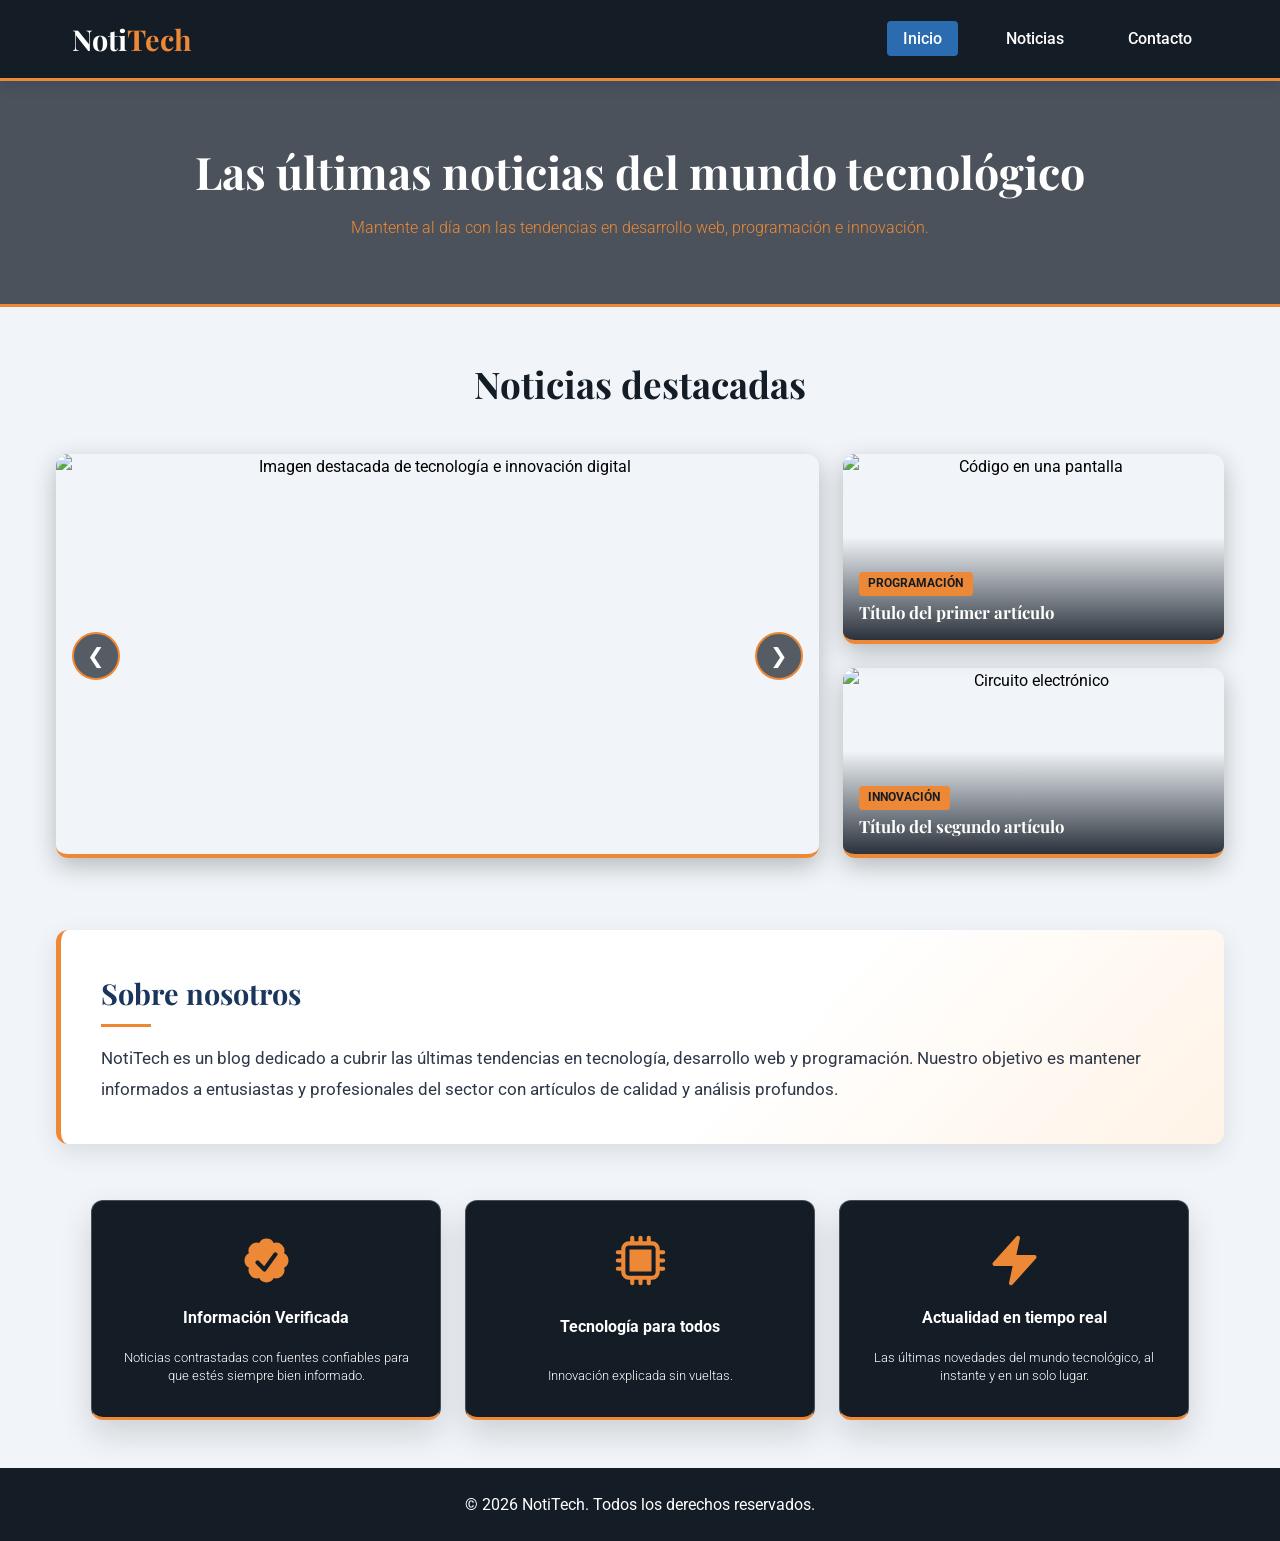
==== index.html @ b2962a0f "Nueva sección: Características + clases css + paleta de colores definida en variables" ====
<!DOCTYPE html>
<html lang="es">

<head>
  <meta charset="UTF-8">
  <meta name="viewport" content="width=device-width, initial-scale=1.0">
  <title>NotiTech - Inicio</title>
  <meta name="description" content="Blog de noticias sobre tecnología, programación y desarrollo web">
  <link rel="preconnect" href="https://fonts.googleapis.com">
  <link rel="preconnect" href="https://fonts.gstatic.com" crossorigin>
  <link
    href="https://fonts.googleapis.com/css2?family=Roboto:wght@300;400;500;700&family=Playfair+Display:wght@600;700&display=swap"
    rel="stylesheet">
  <link rel="stylesheet" href="css/styles.css">
</head>

<body>
  <header class="encabezado-sitio">
    <nav class="barra-navegacion" aria-label="Navegación principal">
      <a href="index.html" class="logo-navegacion">Noti<span>Tech</span></a>
      <ul class="menu-navegacion">
        <li><a href="index.html" class="enlace-navegacion activa" aria-current="page">Inicio</a></li>
        <li><a href="noticias.html" class="enlace-navegacion">Noticias</a></li>
        <li><a href="contacto.html" class="enlace-navegacion">Contacto</a></li>
      </ul>
    </nav>
  </header>

  <section class="portada">
    <h1 class="titulo-portada">Las últimas noticias del mundo tecnológico</h1>
    <p class="subtitulo-portada">Mantente al día con las tendencias en desarrollo web, programación e innovación.</p>
  </section>

  <main>

    <section class="seccion-carrusel" aria-label="Carrusel de imágenes destacadas">
      <h2 class="titulo-carrusel">Noticias destacadas</h2>
      <div class="fila-destacados">
        <div class="contenedor-carrusel">
          <button class="boton-carrusel boton-carrusel-anterior" id="btnAnterior"
            aria-label="Imagen anterior">&#10094;</button>
          <div class="visor-carrusel" aria-live="polite">
            <img id="imagenCarrusel" src="https://picsum.photos/800/400?random=1" width="800" height="400"
              alt="Imagen destacada de tecnología 1">
          </div>
          <button class="boton-carrusel boton-carrusel-siguiente" id="btnSiguiente"
            aria-label="Imagen siguiente">&#10095;</button>
        </div>
        <aside class="columna-lateral" aria-label="Artículos recomendados">
          <article class="articulo-lateral">
            <img src="https://picsum.photos/400/250?random=3" width="400" height="250" alt="Código en una pantalla">
            <div class="texto-articulo-lateral">
              <span class="categoria-articulo">Programación</span>
              <h3 class="titulo-articulo-lateral"><a href="noticias.html">Título del primer artículo</a></h3>
            </div>
          </article>

          <article class="articulo-lateral">
            <img src="https://picsum.photos/400/250?random=4" width="400" height="250" alt="Circuito electrónico">
            <div class="texto-articulo-lateral">
              <span class="categoria-articulo">Innovación</span>
              <h3 class="titulo-articulo-lateral"><a href="noticias.html">Título del segundo artículo</a></h3>
            </div>
          </article>
        </aside>
      </div>

    </section>

    <section class="seccion-sobre-nosotros">
      <h2 class="titulo-sobre-nosotros">Sobre nosotros</h2>
      <p class="descripcion-sobre-nosotros">NotiTech es un blog dedicado a cubrir las últimas tendencias en
        tecnología, desarrollo web y programación.
        Nuestro objetivo es mantener informados a entusiastas y profesionales del sector con artículos de calidad y
        análisis profundos.</p>
    </section>

    <section class="contenedor-caracteristicas">
      <div class="tarjeta-caracteristica">
        <svg xmlns="http://www.w3.org/2000/svg" viewBox="0 0 20 20" fill="currentColor" class="icono-caracteristica"
          width="55px" height="55px">
          <path fill-rule="evenodd"
            d="M16.403 12.652a3 3 0 0 0 0-5.304 3 3 0 0 0-3.75-3.751 3 3 0 0 0-5.305 0 3 3 0 0 0-3.751 3.75 3 3 0 0 0 0 5.305 3 3 0 0 0 3.75 3.751 3 3 0 0 0 5.305 0 3 3 0 0 0 3.751-3.75Zm-2.546-4.46a.75.75 0 0 0-1.214-.883l-3.483 4.79-1.88-1.88a.75.75 0 1 0-1.06 1.061l2.5 2.5a.75.75 0 0 0 1.137-.089l4-5.5Z"
            clip-rule="evenodd" />
        </svg>

        <h3 class="titulo-caracteristica">Información Verificada</h3>
        <p class="descripcion-caracteristica">
          Noticias contrastadas con fuentes confiables para que estés siempre bien informado.
        </p>
      </div>

      <div class="tarjeta-caracteristica">
        <svg xmlns="http://www.w3.org/2000/svg" viewBox="0 0 20 20" fill="currentColor" class="icono-caracteristica"
          width="55px" height="55px">
          <path d="M14 6H6v8h8V6Z" />
          <path fill-rule="evenodd"
            d="M9.25 3V1.75a.75.75 0 0 1 1.5 0V3h1.5V1.75a.75.75 0 0 1 1.5 0V3h.5A2.75 2.75 0 0 1 17 5.75v.5h1.25a.75.75 0 0 1 0 1.5H17v1.5h1.25a.75.75 0 0 1 0 1.5H17v1.5h1.25a.75.75 0 0 1 0 1.5H17v.5A2.75 2.75 0 0 1 14.25 17h-.5v1.25a.75.75 0 0 1-1.5 0V17h-1.5v1.25a.75.75 0 0 1-1.5 0V17h-1.5v1.25a.75.75 0 0 1-1.5 0V17h-.5A2.75 2.75 0 0 1 3 14.25v-.5H1.75a.75.75 0 0 1 0-1.5H3v-1.5H1.75a.75.75 0 0 1 0-1.5H3v-1.5H1.75a.75.75 0 0 1 0-1.5H3v-.5A2.75 2.75 0 0 1 5.75 3h.5V1.75a.75.75 0 0 1 1.5 0V3h1.5ZM4.5 5.75c0-.69.56-1.25 1.25-1.25h8.5c.69 0 1.25.56 1.25 1.25v8.5c0 .69-.56 1.25-1.25 1.25h-8.5c-.69 0-1.25-.56-1.25-1.25v-8.5Z"
            clip-rule="evenodd" />
        </svg>

        <h3 class="titulo-caracteristica">Tecnología para todos</h3>
        <p class="descripcion-caracteristica">
          Innovación explicada sin vueltas.
        </p>
      </div>

      <div class="tarjeta-caracteristica">

        <svg xmlns="http://www.w3.org/2000/svg" viewBox="0 0 20 20" fill="currentColor" class="icono-caracteristica"
          width="55px" height="55px">
          <path
            d="M11.983 1.907a.75.75 0 0 0-1.292-.657l-8.5 9.5A.75.75 0 0 0 2.75 12h6.572l-1.305 6.093a.75.75 0 0 0 1.292.657l8.5-9.5A.75.75 0 0 0 17.25 8h-6.572l1.305-6.093Z" />
        </svg>
        <h3 class="titulo-caracteristica">Actualidad en tiempo real</h3>
        <p class="descripcion-caracteristica">
          Las últimas novedades del mundo tecnológico, al instante y en un solo lugar.
        </p>
      </div>
    </section>

  </main>

  <footer class="pie-sitio">
    <p>&copy; 2026 NotiTech. Todos los derechos reservados.</p>
  </footer>

  <script src="js/carrusel.js"></script>
</body>

</html>
---- css/styles.css ----
:root {
  --color-fondo: #f1f5f9;
  --color-oscuro: #141c26;
  --color-acento: #ed8936;
  --color-enlace-activo: #2b6cb0;
  --color-texto: #2d3748;
  --color-blanco: #ffffff;
}

*,
*::before,
*::after {
  margin: 0;
  padding: 0;
  box-sizing: border-box;
}

body {
  font-family: "Roboto", Arial, sans-serif;
  background-color: var(--color-fondo);
  line-height: 1.6;
  min-height: 100vh;
  display: flex;
  flex-direction: column;
}

/* Menú de navegación */

.encabezado-sitio {
  background-color: #141c26;
  border-bottom: 3px solid #ed8936;
  box-shadow: 0 4px 12px rgba(26, 54, 93, 0.25);
  position: sticky;
  top: 0;
  z-index: 100;
}

.barra-navegacion {
  display: flex;
  justify-content: space-between;
  align-items: center;
  max-width: 1200px;
  margin: 0 auto;
  padding: 1rem 2rem;
}

.logo-navegacion {
  font-family: "Playfair Display", Georgia, serif;
  font-size: 1.8rem;
  font-weight: 700;
  color: var(--color-blanco);
  text-decoration: none;
}

.logo-navegacion span {
  color: var(--color-acento);
}

.menu-navegacion {
  display: flex;
  list-style: none;
  gap: 2rem;
}

.enlace-navegacion {
  color: var(--color-blanco);
  text-decoration: none;
  font-weight: 500;
  padding: 0.5rem 1rem;
  border-radius: 4px;
  transition: background-color 0.3s ease;
}

.enlace-navegacion:hover,
.enlace-navegacion.activa {
  background-color: var(--color-enlace-activo);
}

/* Pantalla de inicio */

main {
  flex: 1;
  max-width: 1200px;
  margin: 0 auto;
  padding: 1rem;
  width: 100%;
}

.portada {
  text-align: center;
  padding: 4rem 2rem;
  background-image:
    linear-gradient(rgba(20, 28, 38, 0.75), rgba(20, 28, 38, 0.75)),
    url("https://images.unsplash.com/photo-1520531158340-44015069e78e?q=80&w=1572&auto=format&fit=crop");
  background-size: cover;
  background-position: center bottom;
  border-bottom: 3px solid var(--color-acento);
}

.titulo-portada {
  font-family: "Playfair Display", Georgia, serif;
  font-size: 2.8rem;
  color: #fff;
  margin-bottom: 1rem;
  line-height: 1.2;
}

.subtitulo-portada {
  font-size: 1rem;
  font-weight: 300;
  color: var(--color-acento);
  max-width: 600px;
  margin: 0 auto;
}

/* Carrusel */

.titulo-carrusel {
  font-family: "Playfair Display", Georgia, serif;
  color: var(--color-oscuro);
  font-size: 2.3rem;
  margin-bottom: 40px;
}

.seccion-carrusel {
  padding: 2rem 0;
  text-align: center;
}

.contenedor-carrusel {
  position: relative;
  flex: 2;
  min-width: 0;
}

.visor-carrusel {
  position: relative;
  overflow: hidden;
  border-radius: 12px;
  border-bottom: 4px solid var(--color-acento);
  box-shadow: 0 8px 24px rgba(0, 0, 0, 0.25);
  width: 100%;
}

.visor-carrusel img {
  width: 100%;
  aspect-ratio: 2 / 1;
  object-fit: cover;
  display: block;
  transition: transform 0.5s ease;
}

.visor-carrusel:hover img {
  transform: scale(1.04);
}

.boton-carrusel {
  position: absolute;
  top: 50%;
  transform: translateY(-50%);
  z-index: 2;
  width: 48px;
  height: 48px;
  border-radius: 50%;
  border: 2px solid var(--color-acento);
  background-color: rgba(20, 28, 38, 0.7);
  color: var(--color-blanco);
  font-size: 1.3rem;
  cursor: pointer;
  display: flex;
  align-items: center;
  justify-content: center;
  transition:
    background-color 0.3s ease,
    transform 0.3s ease;
}

.boton-carrusel-anterior {
  left: 1rem;
}

.boton-carrusel-siguiente {
  right: 1rem;
}

.boton-carrusel:hover {
  background-color: var(--color-acento);
  transform: translateY(-50%) scale(1.1);
}

.boton-carrusel:focus-visible {
  outline: 3px solid var(--color-blanco);
  outline-offset: 2px;
}

/* Articulos destacados */

.fila-destacados {
  display: flex;
  gap: 1.5rem;
}

.columna-lateral {
  flex: 1;
  display: flex;
  flex-direction: column;
  gap: 1.5rem;
}

.articulo-lateral {
  position: relative;
  flex: 1;
  min-height: 160px;
  overflow: hidden;
  border-radius: 12px;
  border-bottom: 4px solid var(--color-acento);
  box-shadow: 0 8px 24px rgba(0, 0, 0, 0.25);
}

.articulo-lateral img {
  position: absolute;
  top: 0;
  left: 0;
  width: 100%;
  height: 100%;
  object-fit: cover;
  transition: transform 0.5s ease;
}

.articulo-lateral:hover img {
  transform: scale(1.06);
}

.texto-articulo-lateral {
  position: absolute;
  bottom: 0;
  left: 0;
  right: 0;
  padding: 2rem 1rem 1rem;
  background: linear-gradient(transparent, rgba(20, 28, 38, 0.9));
  text-align: left;
}

.categoria-articulo {
  display: inline-block;
  background-color: var(--color-acento);
  color: var(--color-oscuro);
  font-size: 0.75rem;
  font-weight: 700;
  text-transform: uppercase;
  padding: 0.15rem 0.6rem;
  border-radius: 4px;
  margin-bottom: 0.4rem;
}

.titulo-articulo-lateral {
  font-family: "Playfair Display", Georgia, serif;
  font-size: 1.05rem;
  line-height: 1.3;
}

.titulo-articulo-lateral a {
  color: var(--color-blanco);
  text-decoration: none;
  transition: color 0.3s ease;
}

.titulo-articulo-lateral a:hover {
  color: var(--color-acento);
}

.titulo-articulo-lateral a:focus-visible {
  outline: 3px solid var(--color-acento);
  outline-offset: 2px;
}

/* Sección sobre nosotros */

.titulo-sobre-nosotros {
  font-family: "Playfair Display", Georgia, serif;
  color: #1a365d;
  margin-bottom: 1rem;
  font-size: 1.8rem;
}

.titulo-sobre-nosotros::after {
  content: "";
  display: block;
  width: 50px;
  height: 3px;
  background-color: var(--color-acento);
  margin-top: 0.5rem;
}

.seccion-sobre-nosotros {
  background: linear-gradient(135deg, #ffffff 60%, #fff3e6 100%);
  padding: 2.5rem;
  border-radius: 12px;
  margin: 2.5rem 0 1.5rem;
  box-shadow: 0 8px 24px rgba(0, 0, 0, 0.1);
  border-left: 5px solid var(--color-acento);
  transition:
    transform 0.3s ease,
    box-shadow 0.3s ease;
}

.seccion-sobre-nosotros:hover {
  transform: translateY(-4px);
  box-shadow: 0 14px 32px rgba(0, 0, 0, 0.15);
}

.descripcion-sobre-nosotros {
  font-size: 1.05rem;
  line-height: 1.8;
  color: var(--color-texto);
}

/* Características */

.contenedor-caracteristicas {
  display: flex;
  justify-content: center;
  align-items: stretch;
  gap: 1.5rem;
  padding: 2rem;
}

.tarjeta-caracteristica {
  display: flex;
  flex-direction: column;
  align-items: center;
  justify-content: space-between;
  flex: 1;
  max-width: 350px;
  min-width: 0;
  min-height: 220px;
  padding: 2rem 1.25rem;
  border-radius: 12px;
  border: thin solid rgba(128, 128, 128, 0.498);
  background-color: var(--color-oscuro);
  border-bottom: 3px solid var(--color-acento);
  box-shadow: 0 14px 32px rgba(0, 0, 0, 0.15);
  transition: transform 0.5s ease;
}

.tarjeta-caracteristica:hover {
  transform: scale(1.03);
}

.icono-caracteristica {
  color: var(--color-acento);
}

.titulo-caracteristica {
  font-weight: bold;
  font-size: 1rem;
  text-align: center;
  margin-bottom: 2px;
  color: var(--color-blanco);
}

.descripcion-caracteristica {
  font-weight: 300;
  font-size: 0.8rem;
  line-height: 1.4;
  text-align: center;
  color: var(--color-blanco);
}

/* Footer */
.pie-sitio {
  background-color: var(--color-oscuro);
  color: var(--color-blanco);
  text-align: center;
  padding: 1.5rem;
  margin-top: auto;
}

/* Responsive */

/* Tablet */
@media (max-width: 900px) {
  .barra-navegacion {
    padding: 1rem 1.5rem;
  }

  .titulo-portada {
    font-size: 2.4rem;
  }

  /* Carrusel arriba, artículos abajo en dos columnas */
  .fila-destacados {
    flex-direction: column;
  }

  .contenedor-carrusel {
    flex: none;
  }

  .columna-lateral {
    flex: none;
    flex-direction: row;
  }

  .articulo-lateral {
    min-height: 200px;
  }

  /* Caracteristicas */

  .contenedor-caracteristicas {
    flex-direction: column;
    align-items: center;
    gap: 1.25rem;
    padding: 1.5rem 1rem;
  }

  .tarjeta-caracteristica {
    flex: none;
    width: 100%;
    max-width: 400px;
    min-height: 220px;
  }
}

/* Celular */
@media (max-width: 600px) {
  /* Navegación */
  .barra-navegacion {
    flex-direction: column;
    gap: 0.75rem;
    padding: 1rem;
  }

  .menu-navegacion {
    gap: 0.25rem;
    flex-wrap: wrap;
    justify-content: center;
  }

  .enlace-navegacion {
    padding: 0.4rem 0.6rem;
    font-size: 0.9rem;
  }

  /* Portada */
  .portada {
    padding: 3rem 1rem;
  }

  .titulo-portada {
    font-size: 1.9rem;
  }

  .subtitulo-portada {
    font-size: 0.95rem;
  }

  /* Contenido */
  main {
    padding: 0.75rem;
  }

  .titulo-carrusel {
    font-size: 1.7rem;
    margin-bottom: 1.5rem;
  }

  /* Carrusel */
  .boton-carrusel {
    width: 38px;
    height: 38px;
    font-size: 1rem;
  }

  .boton-carrusel-anterior {
    left: 0.5rem;
  }

  .boton-carrusel-siguiente {
    right: 0.5rem;
  }

  /* Artículos laterales apilados */
  .columna-lateral {
    flex-direction: column;
  }

  .articulo-lateral {
    min-height: 180px;
  }

  /* Sobre nosotros */
  .seccion-sobre-nosotros {
    padding: 1.5rem;
    margin: 2rem 0;
  }

  .titulo-sobre-nosotros {
    font-size: 1.5rem;
  }

  .descripcion-sobre-nosotros {
    font-size: 1rem;
    line-height: 1.7;
  }

  /* Caracteristicas */

  .contenedor-caracteristicas {
    padding: 1.5rem 0.75rem;
    gap: 1.25rem;
  }
}

/* Celulares muy chicos */
@media (max-width: 400px) {
  .logo-navegacion {
    font-size: 1.5rem;
  }

  .enlace-navegacion {
    padding: 0.4rem 0.6rem;
    font-size: 0.9rem;
  }

  .titulo-portada {
    font-size: 1.6rem;
  }

  .titulo-carrusel {
    font-size: 1.5rem;
  }
}
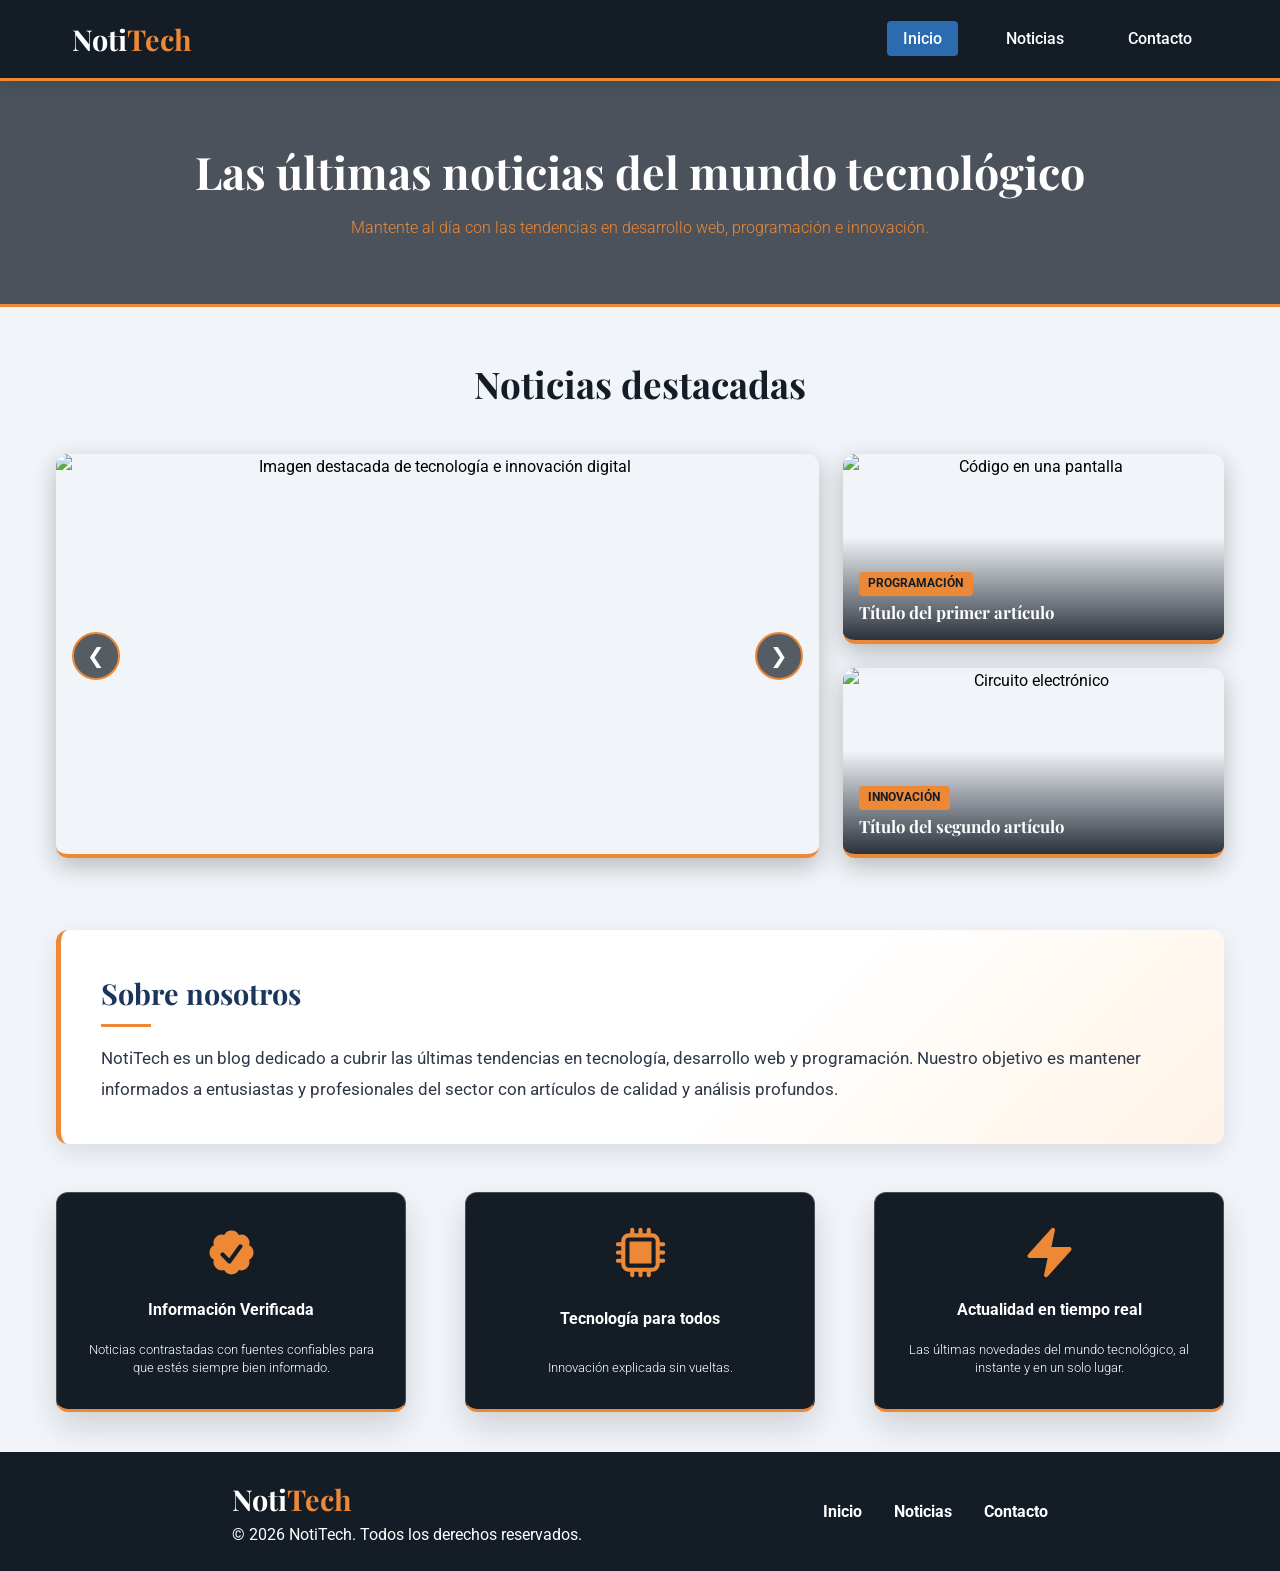
==== commit e34eab72: "Nuevos elementos en el pie de página, aplicado a todas las páginas + estilos css y responsive" ====
--- a/index.html
+++ b/index.html
@@ -121,8 +121,16 @@
 
   </main>
 
-  <footer class="pie-sitio">
-    <p>&copy; 2026 NotiTech. Todos los derechos reservados.</p>
+  <footer class="pie-contenedor">
+    <div class="pie-logo">
+      <a href="index.html" class="logo-navegacion">Noti<span>Tech</span></a>
+      <p>&copy; 2026 NotiTech. Todos los derechos reservados.</p>
+    </div>
+    <ul class="lista-navegacion">
+      <li class="item-navegacion"><a href="/index.html">Inicio</a></li>
+      <li class="item-navegacion"><a href="/noticias.html">Noticias</a></li>
+      <li class="item-navegacion"><a href="/contacto.html">Contacto</a></li>
+    </ul>
   </footer>
 
   <script src="js/carrusel.js"></script>
--- a/css/styles.css
+++ b/css/styles.css
@@ -5,6 +5,8 @@
   --color-enlace-activo: #2b6cb0;
   --color-texto: #2d3748;
   --color-blanco: #ffffff;
+  --color-error: #e53e3e;
+  --color-primario: #1a365d;
 }
 
 *,
@@ -278,7 +280,7 @@
 
 .titulo-sobre-nosotros {
   font-family: "Playfair Display", Georgia, serif;
-  color: #1a365d;
+  color: var(--color-primario);
   margin-bottom: 1rem;
   font-size: 1.8rem;
 }
@@ -319,10 +321,10 @@
 
 .contenedor-caracteristicas {
   display: flex;
-  justify-content: center;
-  align-items: stretch;
+  justify-content: space-between;
+  align-items: center;
   gap: 1.5rem;
-  padding: 2rem;
+  padding: 1.5rem 0 1.5rem 0;
 }
 
 .tarjeta-caracteristica {
@@ -367,13 +369,242 @@
   color: var(--color-blanco);
 }
 
+/* Página de noticias */
+
+.titulo-seccion {
+  font-family: "Playfair Display", Georgia, serif;
+  font-size: 2.2rem;
+  color: var(--color-oscuro);
+  margin-bottom: 0.5rem;
+}
+
+.descripcion-seccion {
+  color: var(--color-texto);
+  margin-bottom: 2rem;
+  font-size: 1.1rem;
+}
+
+.contenido-principal {
+  max-width: 1200px;
+  margin: 0 auto;
+  padding: 2rem;
+  width: 100%;
+}
+
+.titulo-seccion {
+  font-family: "Playfair Display", Georgia, serif;
+  font-size: 2.2rem;
+  color: var(--color-oscuro);
+  margin-bottom: 0.5rem;
+}
+
+.descripcion-seccion {
+  color: var(--color-texto);
+  margin-bottom: 2rem;
+  font-size: 1.1rem;
+}
+
+.grid-noticias {
+  display: flex;
+  flex-wrap: wrap;
+  gap: 2rem;
+  justify-content: space-between;
+}
+
+.tarjeta-noticia {
+  background-color: var(--color-blanco);
+  border-radius: 8px;
+  overflow: hidden;
+  box-shadow: 0 2px 8px rgba(0, 0, 0, 0.08);
+  flex: 1 1 calc(33.333% - 2rem);
+  min-width: 280px;
+  max-width: 380px;
+  display: flex;
+  flex-direction: column;
+  transition:
+    transform 0.3s ease,
+    box-shadow 0.3s ease;
+}
+
+.tarjeta-noticia:hover {
+  transform: translateY(-4px);
+  box-shadow: 0 6px 16px rgba(0, 0, 0, 0.12);
+}
+
+.imagen-noticia {
+  width: 100%;
+  height: 200px;
+  object-fit: cover;
+}
+
+.cuerpo-tarjeta {
+  padding: 1.5rem;
+  flex: 1;
+  display: flex;
+  flex-direction: column;
+}
+
+.cuerpo-tarjeta h2 {
+  font-family: "Playfair Display", Georgia, serif;
+  font-size: 1.25rem;
+  color: var(--color-oscuro);
+  margin-bottom: 0.5rem;
+}
+
+.meta-noticia {
+  color: var(--color-acento);
+  font-size: 0.85rem;
+  font-weight: 500;
+  margin-bottom: 0.75rem;
+}
+
+.cuerpo-tarjeta p:last-child {
+  color: var(--color-texto);
+  line-height: 1.6;
+}
+
+/* Página de contacto */
+
+.seccion-formulario {
+  max-width: 600px;
+  margin: 0 auto;
+}
+
+.formulario-contacto {
+  background-color: var(--color-blanco);
+  padding: 2rem;
+  border-radius: 8px;
+  box-shadow: 0 2px 8px rgba(0, 0, 0, 0.08);
+}
+
+.grupo-formulario {
+  margin-bottom: 1.5rem;
+  display: flex;
+  flex-direction: column;
+}
+
+.grupo-formulario label {
+  font-weight: 500;
+  margin-bottom: 0.5rem;
+  color: var(--color-primario);
+}
+
+.obligatorio {
+  color: var(--color-error);
+}
+
+.grupo-formulario input,
+.grupo-formulario select,
+.grupo-formulario textarea {
+  padding: 0.75rem;
+  border: 2px solid #e2e8f0;
+  border-radius: 4px;
+  font-family: "Roboto", Arial, sans-serif;
+  font-size: 1rem;
+  transition: border-color 0.3s ease;
+}
+
+.grupo-formulario input:focus,
+.grupo-formulario select:focus,
+.grupo-formulario textarea:focus {
+  outline: none;
+  border-color: var(--color-enlace-activo);
+}
+
+.grupo-formulario input.error,
+.grupo-formulario textarea.error {
+  border-color: var(--color-error);
+}
+
+.mensaje-error {
+  color: var(--color-error);
+  font-size: 0.85rem;
+  margin-top: 0.25rem;
+  min-height: 1.2em;
+}
+
+.boton-enviar {
+  background-color: var(--color-enlace-activo);
+  color: #ffffff;
+  border: none;
+  padding: 0.875rem 2rem;
+  font-size: 1rem;
+  font-weight: 500;
+  border-radius: 4px;
+  cursor: pointer;
+  transition: background-color 0.3s ease;
+  width: 100%;
+}
+
+.boton-enviar:hover {
+  background-color: var(--color-primario);
+}
+
+/* Resumen envío */
+
+.resumen-envio {
+  background-color: var(--color-blanco);
+  padding: 2rem;
+  border-radius: 8px;
+  box-shadow: 0 2px 8px rgba(0, 0, 0, 0.08);
+  text-align: center;
+}
+
+.resumen-envio h2 {
+  color: #38a169;
+  margin-bottom: 1rem;
+  font-family: "Playfair Display", Georgia, serif;
+}
+
+.resumen-envio .dato-resumen {
+  text-align: left;
+  padding: 0.75rem 0;
+  border-bottom: 1px solid #e2e8f0;
+}
+
+.resumen-envio .dato-resumen:last-of-type {
+  border-bottom: none;
+}
+
+.resumen-envio .etiqueta-resumen {
+  font-weight: 700;
+  color: var(--color-primario);
+}
+
 /* Footer */
-.pie-sitio {
+.pie-contenedor {
   background-color: var(--color-oscuro);
   color: var(--color-blanco);
   text-align: center;
   padding: 1.5rem;
   margin-top: auto;
+  display: flex;
+  justify-content: space-evenly;
+  align-items: center;
+}
+
+.lista-navegacion {
+  list-style: none;
+  text-align: center;
+  display: flex;
+}
+
+.item-navegacion {
+  margin-left: 2rem;
+}
+
+.item-navegacion a {
+  text-decoration: none;
+  font-weight: bold;
+  color: var(--color-blanco);
+}
+
+.item-navegacion a:hover {
+  color: var(--color-acento);
+}
+
+.pie-logo {
+  text-align: start;
 }
 
 /* Responsive */
@@ -421,9 +652,18 @@
     max-width: 400px;
     min-height: 220px;
   }
+
+  .tarjeta-noticia {
+    flex: 1 1 100%;
+    max-width: 100%;
+  }
+  .contenido-principal {
+    padding: 1rem;
+  }
 }
 
 /* Celular */
+
 @media (max-width: 600px) {
   /* Navegación */
   .barra-navegacion {
@@ -456,6 +696,18 @@
     font-size: 0.95rem;
   }
 
+  /* Footer */
+
+  .pie-contenedor {
+    flex-direction: column;
+  }
+
+  .pie-logo {
+    text-align: center;
+    font-size: 0.8rem;
+    margin-bottom: 1rem;
+  }
+
   /* Contenido */
   main {
     padding: 0.75rem;
@@ -512,23 +764,3 @@
     gap: 1.25rem;
   }
 }
-
-/* Celulares muy chicos */
-@media (max-width: 400px) {
-  .logo-navegacion {
-    font-size: 1.5rem;
-  }
-
-  .enlace-navegacion {
-    padding: 0.4rem 0.6rem;
-    font-size: 0.9rem;
-  }
-
-  .titulo-portada {
-    font-size: 1.6rem;
-  }
-
-  .titulo-carrusel {
-    font-size: 1.5rem;
-  }
-}
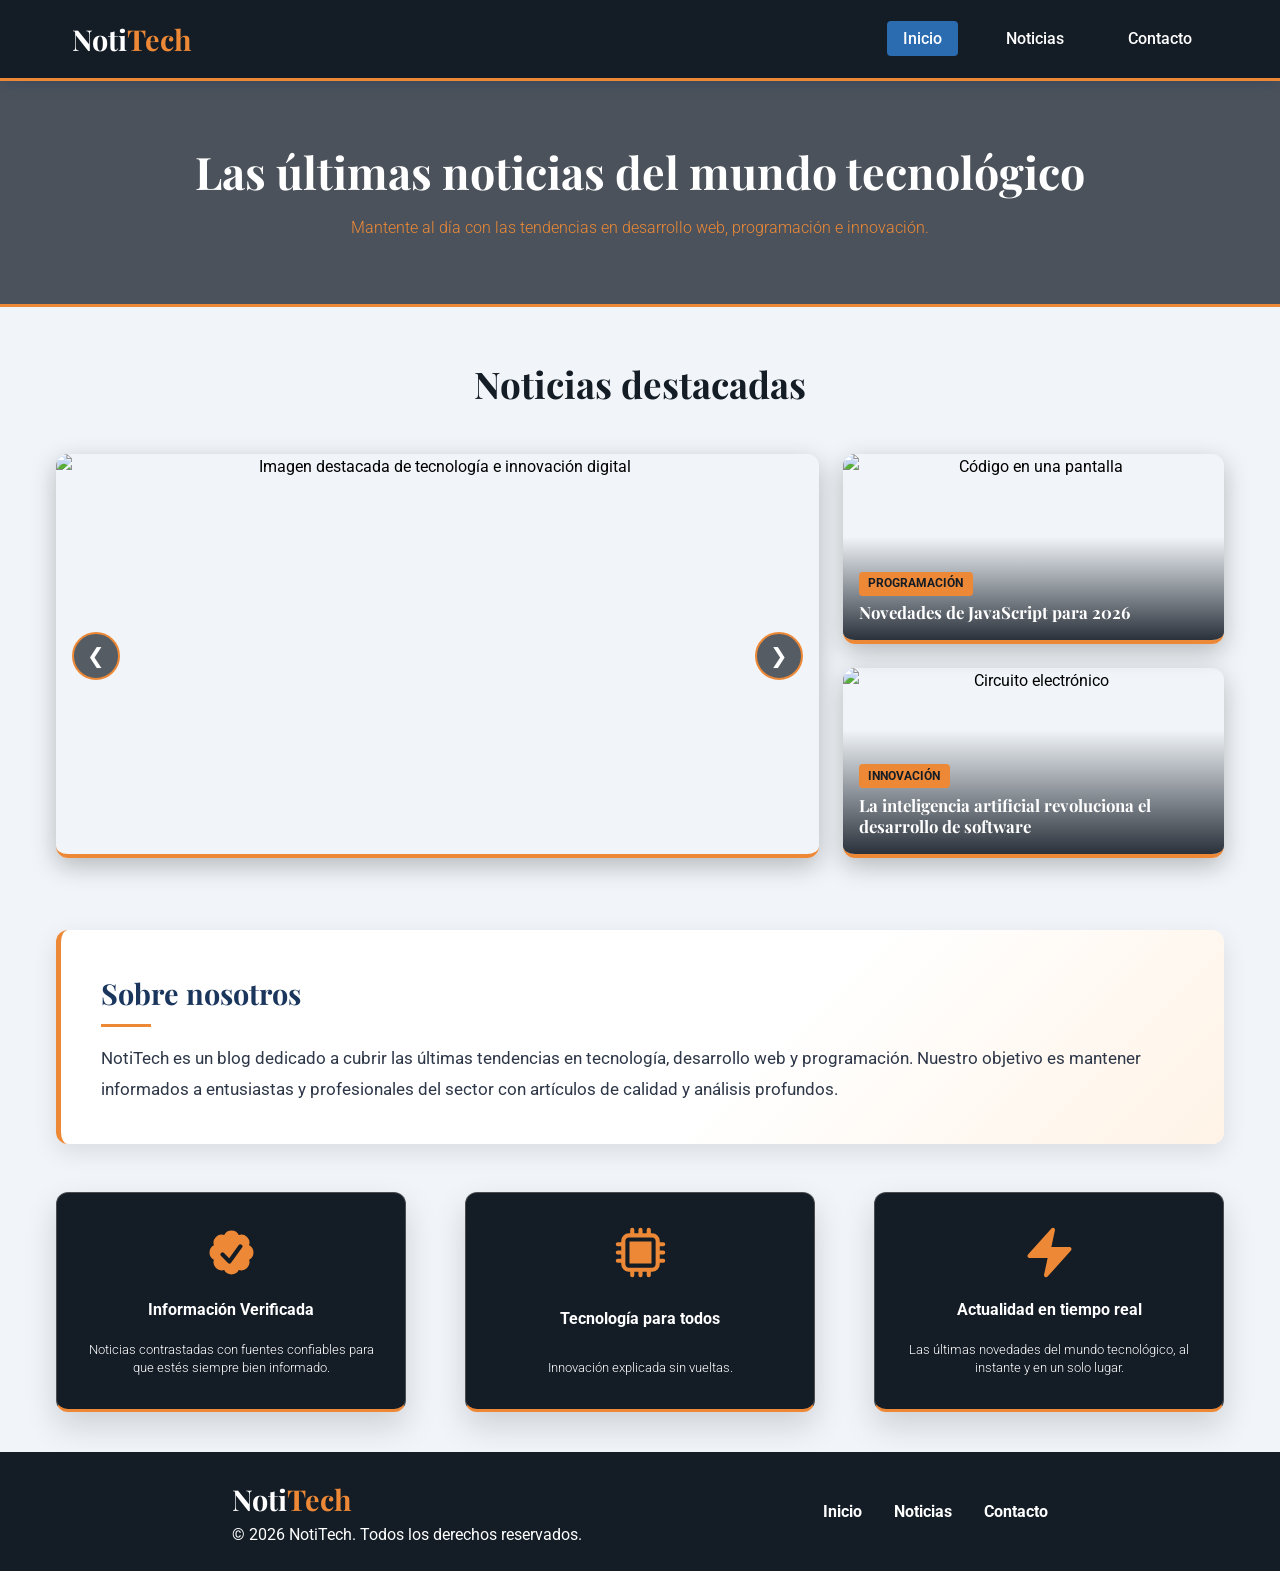
==== commit b910cc0f: "Reemplazo los títulos de relleno de los artículos laterales de la home por títulos reales" ====
--- a/index.html
+++ b/index.html
@@ -51,7 +51,7 @@
             <img src="https://picsum.photos/400/250?random=3" width="400" height="250" alt="Código en una pantalla">
             <div class="texto-articulo-lateral">
               <span class="categoria-articulo">Programación</span>
-              <h3 class="titulo-articulo-lateral"><a href="noticias.html">Título del primer artículo</a></h3>
+              <h3 class="titulo-articulo-lateral"><a href="noticias.html">Novedades de JavaScript para 2026</a></h3>
             </div>
           </article>
 
@@ -59,7 +59,8 @@
             <img src="https://picsum.photos/400/250?random=4" width="400" height="250" alt="Circuito electrónico">
             <div class="texto-articulo-lateral">
               <span class="categoria-articulo">Innovación</span>
-              <h3 class="titulo-articulo-lateral"><a href="noticias.html">Título del segundo artículo</a></h3>
+              <h3 class="titulo-articulo-lateral"><a href="noticias.html">La inteligencia artificial revoluciona el
+                  desarrollo de software</a></h3>
             </div>
           </article>
         </aside>
@@ -127,9 +128,9 @@
       <p>&copy; 2026 NotiTech. Todos los derechos reservados.</p>
     </div>
     <ul class="lista-navegacion">
-      <li class="item-navegacion"><a href="/index.html">Inicio</a></li>
-      <li class="item-navegacion"><a href="/noticias.html">Noticias</a></li>
-      <li class="item-navegacion"><a href="/contacto.html">Contacto</a></li>
+      <li class="item-navegacion"><a href="index.html">Inicio</a></li>
+      <li class="item-navegacion"><a href="noticias.html">Noticias</a></li>
+      <li class="item-navegacion"><a href="contacto.html">Contacto</a></li>
     </ul>
   </footer>
 
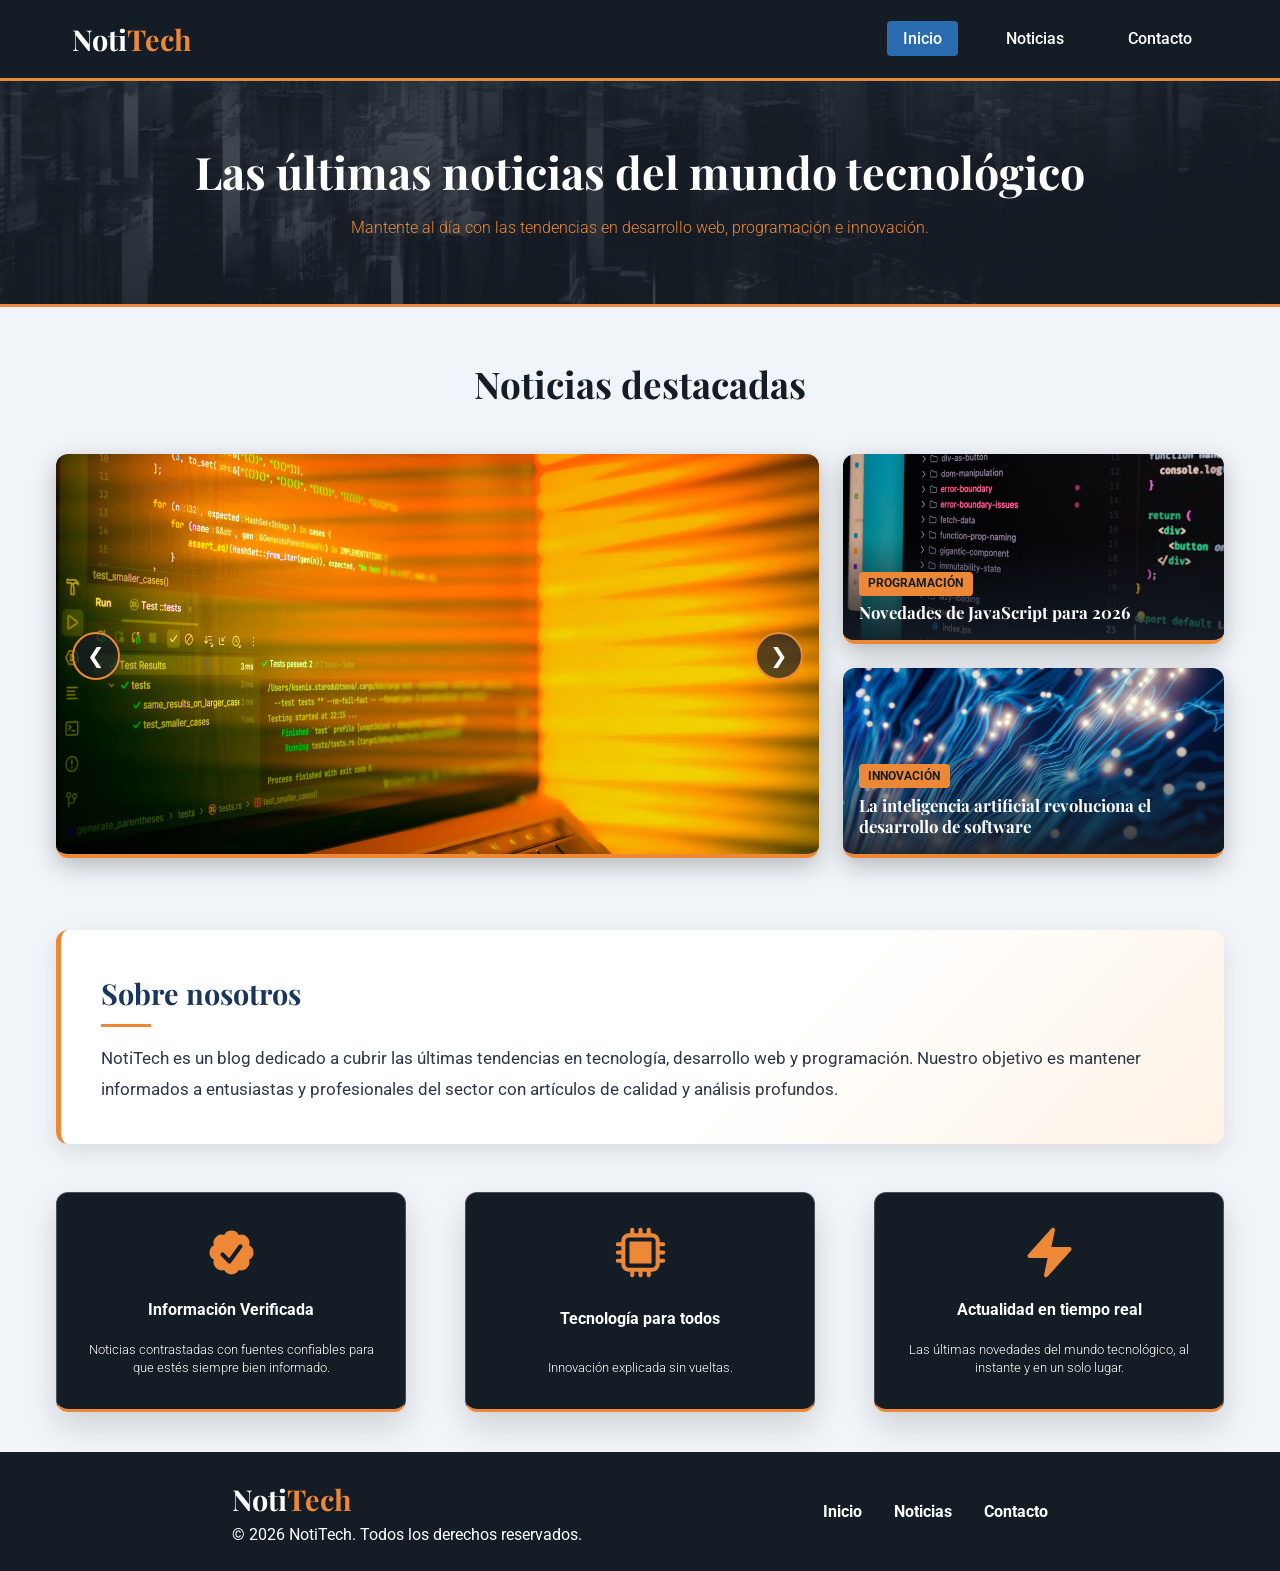
==== commit 2b9f8040: "Reemplazo las imágenes externas de Picsum y Unsplash por las imágenes locales de la carpeta assets" ====
--- a/index.html
+++ b/index.html
@@ -11,6 +11,8 @@
   <link
     href="https://fonts.googleapis.com/css2?family=Roboto:wght@300;400;500;700&family=Playfair+Display:wght@600;700&display=swap"
     rel="stylesheet">
+  <link rel="icon"
+    href="data:image/svg+xml,%3Csvg xmlns=%27http://www.w3.org/2000/svg%27 viewBox=%270 0 100 100%27%3E%3Crect width=%27100%27 height=%27100%27 rx=%2720%27 fill=%27%23141c26%27/%3E%3Ctext x=%2750%27 y=%2772%27 font-size=%2770%27 font-weight=%27700%27 text-anchor=%27middle%27 fill=%27%23ed8936%27 font-family=%27Georgia,serif%27%3EN%3C/text%3E%3C/svg%3E">
   <link rel="stylesheet" href="css/styles.css">
 </head>
 
@@ -48,7 +50,7 @@
         </div>
         <aside class="columna-lateral" aria-label="Artículos recomendados">
           <article class="articulo-lateral">
-            <img src="https://picsum.photos/400/250?random=3" width="400" height="250" alt="Código en una pantalla">
+            <img src="assets/articulos-laterales/1.avif" width="400" height="250" alt="Código en una pantalla">
             <div class="texto-articulo-lateral">
               <span class="categoria-articulo">Programación</span>
               <h3 class="titulo-articulo-lateral"><a href="noticias.html">Novedades de JavaScript para 2026</a></h3>
@@ -56,7 +58,7 @@
           </article>
 
           <article class="articulo-lateral">
-            <img src="https://picsum.photos/400/250?random=4" width="400" height="250" alt="Circuito electrónico">
+            <img src="assets/articulos-laterales/2.avif" width="400" height="250" alt="Circuito electrónico">
             <div class="texto-articulo-lateral">
               <span class="categoria-articulo">Innovación</span>
               <h3 class="titulo-articulo-lateral"><a href="noticias.html">La inteligencia artificial revoluciona el
@@ -127,11 +129,13 @@
       <a href="index.html" class="logo-navegacion">Noti<span>Tech</span></a>
       <p>&copy; 2026 NotiTech. Todos los derechos reservados.</p>
     </div>
-    <ul class="lista-navegacion">
-      <li class="item-navegacion"><a href="index.html">Inicio</a></li>
-      <li class="item-navegacion"><a href="noticias.html">Noticias</a></li>
-      <li class="item-navegacion"><a href="contacto.html">Contacto</a></li>
-    </ul>
+    <nav aria-label="Navegación del pie de página">
+      <ul class="lista-navegacion">
+        <li class="item-navegacion"><a href="index.html">Inicio</a></li>
+        <li class="item-navegacion"><a href="noticias.html">Noticias</a></li>
+        <li class="item-navegacion"><a href="contacto.html">Contacto</a></li>
+      </ul>
+    </nav>
   </footer>
 
   <script src="js/carrusel.js"></script>
--- a/css/styles.css
+++ b/css/styles.css
@@ -93,7 +93,7 @@
   padding: 4rem 2rem;
   background-image:
     linear-gradient(rgba(20, 28, 38, 0.75), rgba(20, 28, 38, 0.75)),
-    url("https://images.unsplash.com/photo-1520531158340-44015069e78e?q=80&w=1572&auto=format&fit=crop");
+    url("../assets/inicio/portada.avif");
   background-size: cover;
   background-position: center bottom;
   border-bottom: 3px solid var(--color-acento);
